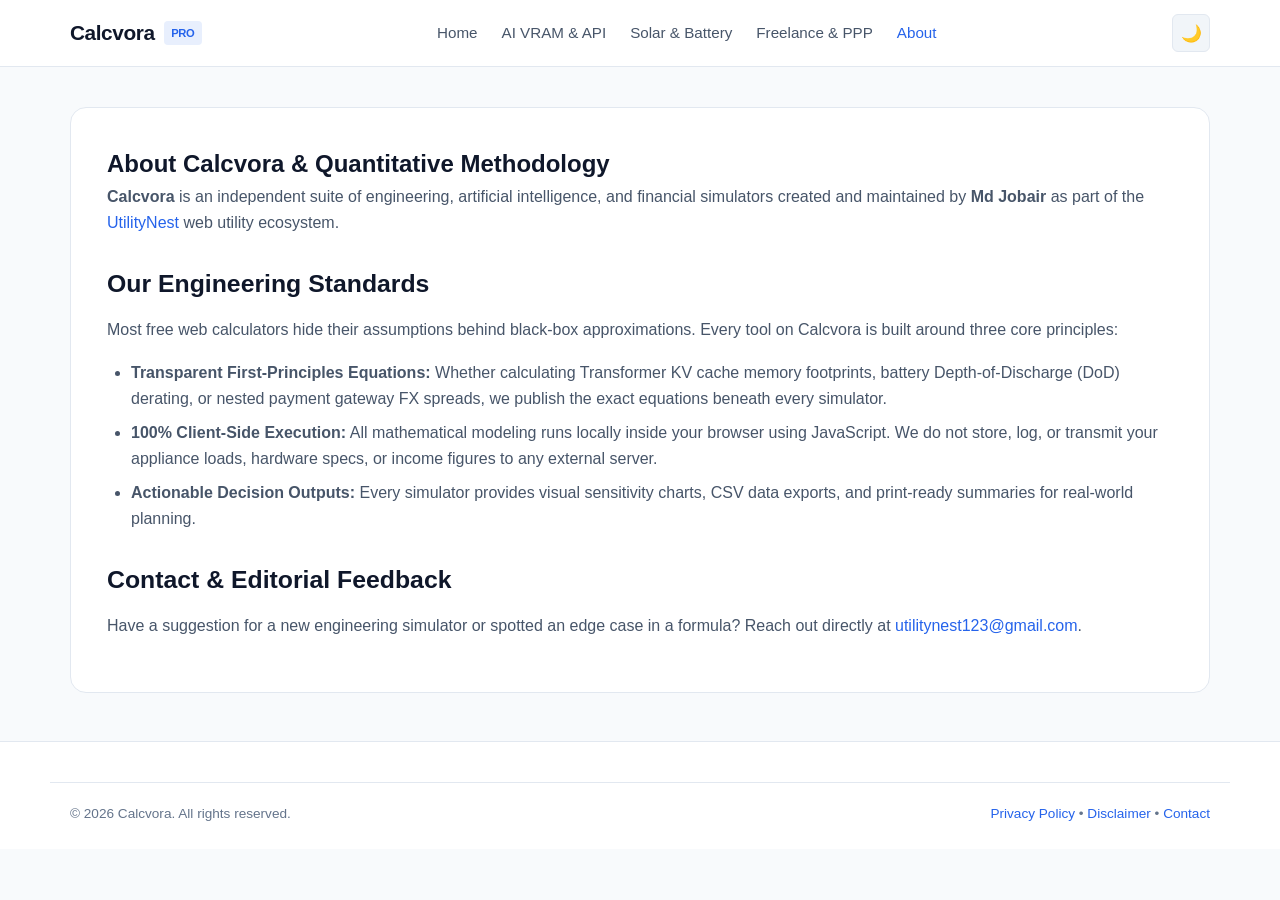
==== about/index.html @ 1ffbadb2 "Create About page with methodology details This HTML file provides information about Calcvora's engi" ====
<!DOCTYPE html>
<html lang="en">
<head>
  <meta charset="UTF-8" />
  <meta name="viewport" content="width=device-width, initial-scale=1.0" />
  <title>About & Methodology — Calcvora</title>
  <meta name="description" content="Learn about Calcvora's quantitative engineering standards, client-side privacy architecture, and creator Md Jobair." />
  <link rel="canonical" href="https://utilitynest123.github.io/calcvora/about/" />
  <link rel="icon" href="data:image/svg+xml,<svg xmlns='http://www.w3.org/2000/svg' viewBox='0 0 100 100'><rect width='100' height='100' rx='20' fill='%232563eb'/><text x='50' y='68' font-size='56' font-family='Arial' font-weight='bold' fill='white' text-anchor='middle'>C</text></svg>" />
  <link rel="stylesheet" href="../assets/css/style.css" />
</head>
<body>
  <header class="site-header">
    <div class="container nav-wrapper">
      <a href="../" class="brand-logo">Calcvora <span class="brand-badge">PRO</span></a>
      <ul class="nav-links" id="nav-links">
        <li><a href="../">Home</a></li>
        <li><a href="../ai-vram-calculator/">AI VRAM & API</a></li>
        <li><a href="../solar-battery-sizing/">Solar & Battery</a></li>
        <li><a href="../freelance-net-income/">Freelance & PPP</a></li>
        <li><a href="./" class="active">About</a></li>
      </ul>
      <div class="nav-actions">
        <button class="icon-btn" id="theme-toggle" title="Toggle theme">🌙</button>
        <button class="icon-btn mobile-toggle" id="mobile-menu-btn">☰</button>
      </div>
    </div>
  </header>

  <main class="container">
    <article class="guide-article">
      <h1>About Calcvora & Quantitative Methodology</h1>
      <p><strong>Calcvora</strong> is an independent suite of engineering, artificial intelligence, and financial simulators created and maintained by <strong>Md Jobair</strong> as part of the <a href="https://utilitynest123.github.io/">UtilityNest</a> web utility ecosystem.</p>

      <h2>Our Engineering Standards</h2>
      <p>Most free web calculators hide their assumptions behind black-box approximations. Every tool on Calcvora is built around three core principles:</p>
      <ul>
        <li><strong>Transparent First-Principles Equations:</strong> Whether calculating Transformer KV cache memory footprints, battery Depth-of-Discharge (DoD) derating, or nested payment gateway FX spreads, we publish the exact equations beneath every simulator.</li>
        <li><strong>100% Client-Side Execution:</strong> All mathematical modeling runs locally inside your browser using JavaScript. We do not store, log, or transmit your appliance loads, hardware specs, or income figures to any external server.</li>
        <li><strong>Actionable Decision Outputs:</strong> Every simulator provides visual sensitivity charts, CSV data exports, and print-ready summaries for real-world planning.</li>
      </ul>

      <h2>Contact & Editorial Feedback</h2>
      <p>Have a suggestion for a new engineering simulator or spotted an edge case in a formula? Reach out directly at <a href="mailto:utilitynest123@gmail.com">utilitynest123@gmail.com</a>.</p>
    </article>
  </main>

  <footer class="site-footer">
    <div class="container footer-bottom">
      <span>© 2026 Calcvora. All rights reserved.</span>
      <span><a href="../privacy-policy/">Privacy Policy</a> • <a href="../disclaimer/">Disclaimer</a> • <a href="../contact/">Contact</a></span>
    </div>
  </footer>
  <script src="../assets/js/main.js"></script>
</body>
</html>
---- assets/css/style.css ----
/* ==========================================================================
   Calcvora Design System - High-RPM Quantitative & Engineering Suite
   ========================================================================== */
:root {
  --bg-body: #f8fafc;
  --bg-surface: #ffffff;
  --bg-surface-alt: #f1f5f9;
  --text-primary: #0f172a;
  --text-secondary: #475569;
  --text-muted: #64748b;
  --border-color: #e2e8f0;
  --primary: #2563eb;
  --primary-hover: #1d4ed8;
  --primary-soft: rgba(37, 99, 235, 0.1);
  --success: #059669;
  --success-soft: rgba(5, 150, 105, 0.12);
  --warning: #d97706;
  --warning-soft: rgba(217, 119, 6, 0.12);
  --danger: #dc2626;
  --danger-soft: rgba(220, 38, 38, 0.12);
  --shadow-sm: 0 1px 2px rgba(15, 23, 42, 0.05);
  --shadow-md: 0 4px 12px rgba(15, 23, 42, 0.08);
  --radius-sm: 6px;
  --radius-md: 10px;
  --radius-lg: 16px;
  --font-sans: 'Inter', -apple-system, BlinkMacSystemFont, 'Segoe UI', Roboto, sans-serif;
  --font-mono: 'JetBrains Mono', 'Fira Code', ui-monospace, SFMono-Regular, monospace;
  --container-max: 1180px;
}

[data-theme="dark"] {
  --bg-body: #090d16;
  --bg-surface: #111827;
  --bg-surface-alt: #1e293b;
  --text-primary: #f8fafc;
  --text-secondary: #cbd5e1;
  --text-muted: #94a3b8;
  --border-color: #1e293b;
  --primary: #3b82f6;
  --primary-hover: #60a5fa;
  --primary-soft: rgba(59, 130, 246, 0.15);
  --success: #10b981;
  --success-soft: rgba(16, 185, 129, 0.15);
  --warning: #f59e0b;
  --warning-soft: rgba(245, 158, 11, 0.15);
  --danger: #ef4444;
  --danger-soft: rgba(239, 68, 68, 0.15);
  --shadow-sm: 0 1px 3px rgba(0, 0, 0, 0.4);
  --shadow-md: 0 6px 16px rgba(0, 0, 0, 0.5);
}

*, *::before, *::after {
  box-sizing: border-box;
  margin: 0;
  padding: 0;
}

html {
  scroll-behavior: smooth;
  font-size: 16px;
}

body {
  font-family: var(--font-sans);
  background-color: var(--bg-body);
  color: var(--text-primary);
  line-height: 1.65;
  transition: background-color 0.2s ease, color 0.2s ease;
  -webkit-font-smoothing: antialiased;
}

a {
  color: var(--primary);
  text-decoration: none;
  transition: color 0.15s ease;
}

a:hover {
  color: var(--primary-hover);
}

.container {
  width: 100%;
  max-width: var(--container-max);
  margin: 0 auto;
  padding: 0 1.25rem;
}

/* Header & Navigation */
.site-header {
  position: sticky;
  top: 0;
  z-index: 100;
  background: var(--bg-surface);
  border-bottom: 1px solid var(--border-color);
  backdrop-filter: blur(10px);
}

.nav-wrapper {
  display: flex;
  align-items: center;
  justify-content: space-between;
  height: 66px;
}

.brand-logo {
  display: flex;
  align-items: center;
  gap: 0.6rem;
  font-size: 1.3rem;
  font-weight: 800;
  color: var(--text-primary);
  letter-spacing: -0.02em;
}

.brand-badge {
  font-size: 0.7rem;
  font-weight: 700;
  text-transform: uppercase;
  padding: 0.15rem 0.45rem;
  border-radius: 4px;
  background: var(--primary-soft);
  color: var(--primary);
}

.nav-links {
  display: flex;
  align-items: center;
  gap: 1.5rem;
  list-style: none;
}

.nav-links a {
  color: var(--text-secondary);
  font-weight: 500;
  font-size: 0.95rem;
}

.nav-links a:hover, .nav-links a.active {
  color: var(--primary);
}

.nav-actions {
  display: flex;
  align-items: center;
  gap: 0.75rem;
}

.icon-btn {
  display: inline-flex;
  align-items: center;
  justify-content: center;
  width: 38px;
  height: 38px;
  border-radius: var(--radius-sm);
  border: 1px solid var(--border-color);
  background: var(--bg-surface-alt);
  color: var(--text-primary);
  cursor: pointer;
  font-size: 1.05rem;
  transition: all 0.15s ease;
}

.icon-btn:hover {
  border-color: var(--primary);
  color: var(--primary);
}

.mobile-toggle {
  display: none;
}

/* CLS-Safe AdSense Slots */
.ad-slot {
  width: 100%;
  margin: 1.5rem auto;
  background: var(--bg-surface-alt);
  border: 1px dashed var(--border-color);
  border-radius: var(--radius-sm);
  display: flex;
  align-items: center;
  justify-content: center;
  overflow: hidden;
  position: relative;
}

.ad-slot::before {
  content: "Advertisement";
  font-size: 0.68rem;
  text-transform: uppercase;
  letter-spacing: 0.08em;
  color: var(--text-muted);
  position: absolute;
  top: 4px;
  right: 8px;
  pointer-events: none;
}

.ad-leaderboard {
  min-height: 90px;
}

.ad-rectangle {
  min-height: 250px;
}

/* Hero Section */
.hero {
  padding: 3.5rem 0 2.5rem;
  text-align: center;
}

.hero-pill {
  display: inline-block;
  padding: 0.35rem 0.9rem;
  border-radius: 999px;
  background: var(--primary-soft);
  color: var(--primary);
  font-size: 0.82rem;
  font-weight: 600;
  margin-bottom: 1rem;
}

.hero h1 {
  font-size: clamp(2rem, 4vw, 3rem);
  font-weight: 800;
  line-height: 1.18;
  letter-spacing: -0.03em;
  margin-bottom: 1rem;
}

.hero p {
  max-width: 680px;
  margin: 0 auto 1.75rem;
  color: var(--text-secondary);
  font-size: 1.1rem;
}

/* Grid & Cards */
.tools-grid {
  display: grid;
  grid-template-columns: repeat(auto-fit, minmax(320px, 1fr));
  gap: 1.5rem;
  margin: 2rem 0;
}

.card {
  background: var(--bg-surface);
  border: 1px solid var(--border-color);
  border-radius: var(--radius-lg);
  padding: 1.75rem;
  box-shadow: var(--shadow-sm);
  transition: transform 0.2s ease, box-shadow 0.2s ease, border-color 0.2s ease;
  display: flex;
  flex-direction: column;
}

.tool-card:hover {
  transform: translateY(-4px);
  box-shadow: var(--shadow-md);
  border-color: var(--primary);
}

.card-tag {
  display: inline-block;
  align-self: flex-start;
  font-size: 0.75rem;
  font-weight: 700;
  text-transform: uppercase;
  padding: 0.25rem 0.65rem;
  border-radius: 6px;
  background: var(--primary-soft);
  color: var(--primary);
  margin-bottom: 1rem;
}

.tool-card h2 {
  font-size: 1.3rem;
  margin-bottom: 0.65rem;
  line-height: 1.35;
}

.tool-card p {
  color: var(--text-secondary);
  font-size: 0.95rem;
  margin-bottom: 1.25rem;
  flex-grow: 1;
}

.feature-list {
  list-style: none;
  margin-bottom: 1.5rem;
  font-size: 0.88rem;
  color: var(--text-muted);
}

.feature-list li {
  padding: 0.25rem 0;
  display: flex;
  align-items: center;
  gap: 0.5rem;
}

.feature-list li::before {
  content: "✓";
  color: var(--success);
  font-weight: 700;
}

/* Buttons */
.btn {
  display: inline-flex;
  align-items: center;
  justify-content: center;
  gap: 0.5rem;
  padding: 0.7rem 1.25rem;
  border-radius: var(--radius-sm);
  font-weight: 600;
  font-size: 0.92rem;
  cursor: pointer;
  border: 1px solid transparent;
  transition: all 0.15s ease;
}

.btn-primary {
  background: var(--primary);
  color: #ffffff;
}

.btn-primary:hover {
  background: var(--primary-hover);
  color: #ffffff;
}

.btn-outline {
  background: var(--bg-surface);
  border-color: var(--border-color);
  color: var(--text-primary);
}

.btn-outline:hover {
  border-color: var(--primary);
  color: var(--primary);
}

.btn-sm {
  padding: 0.45rem 0.85rem;
  font-size: 0.84rem;
}

.btn-danger {
  background: var(--danger-soft);
  color: var(--danger);
}

.btn-danger:hover {
  background: var(--danger);
  color: #fff;
}

/* Workbench Layout for Calculators */
.breadcrumb {
  display: flex;
  flex-wrap: wrap;
  gap: 0.5rem;
  font-size: 0.85rem;
  color: var(--text-muted);
  margin: 1.25rem 0 0.75rem;
}

.tool-header {
  margin-bottom: 1.5rem;
}

.tool-header h1 {
  font-size: clamp(1.65rem, 3vw, 2.25rem);
  font-weight: 800;
  margin-bottom: 0.4rem;
}

.tool-header p {
  color: var(--text-secondary);
}

.workbench-grid {
  display: grid;
  grid-template-columns: 1.05fr 0.95fr;
  gap: 1.5rem;
  align-items: start;
}

/* Tabs */
.tabs-nav {
  display: flex;
  gap: 0.5rem;
  border-bottom: 1px solid var(--border-color);
  margin-bottom: 1.5rem;
  overflow-x: auto;
}

.tab-btn {
  padding: 0.75rem 1.25rem;
  background: transparent;
  border: none;
  border-bottom: 2px solid transparent;
  color: var(--text-secondary);
  font-weight: 600;
  font-size: 0.95rem;
  cursor: pointer;
  white-space: nowrap;
}

.tab-btn.active {
  color: var(--primary);
  border-bottom-color: var(--primary);
}

.tab-panel {
  display: none;
}

.tab-panel.active {
  display: block;
}

/* Forms & Inputs */
.form-grid {
  display: grid;
  grid-template-columns: repeat(auto-fit, minmax(200px, 1fr));
  gap: 1rem;
  margin-bottom: 1.1rem;
}

.form-group {
  display: flex;
  flex-direction: column;
  gap: 0.35rem;
  margin-bottom: 1rem;
}

.form-group label {
  font-size: 0.86rem;
  font-weight: 600;
  color: var(--text-secondary);
  display: flex;
  justify-content: space-between;
}

input[type="number"],
input[type="text"],
input[type="email"],
select,
textarea {
  width: 100%;
  padding: 0.62rem 0.85rem;
  border-radius: var(--radius-sm);
  border: 1px solid var(--border-color);
  background: var(--bg-surface-alt);
  color: var(--text-primary);
  font-family: var(--font-sans);
  font-size: 0.95rem;
  transition: border-color 0.15s ease;
}

input:focus, select:focus, textarea:focus {
  outline: none;
  border-color: var(--primary);
}

input[type="range"] {
  width: 100%;
  accent-color: var(--primary);
  cursor: pointer;
}

.preset-row {
  display: flex;
  flex-wrap: wrap;
  gap: 0.45rem;
  margin-bottom: 1rem;
}

.preset-chip {
  padding: 0.3rem 0.65rem;
  font-size: 0.78rem;
  font-weight: 600;
  border-radius: 6px;
  border: 1px solid var(--border-color);
  background: var(--bg-surface-alt);
  color: var(--text-secondary);
  cursor: pointer;
}

.preset-chip:hover {
  border-color: var(--primary);
  color: var(--primary);
}

/* Metrics & Results */
.metrics-grid {
  display: grid;
  grid-template-columns: repeat(2, 1fr);
  gap: 0.9rem;
  margin-bottom: 1.25rem;
}

.metric-box {
  background: var(--bg-surface-alt);
  border: 1px solid var(--border-color);
  border-radius: var(--radius-md);
  padding: 1rem;
}

.metric-label {
  font-size: 0.78rem;
  font-weight: 600;
  text-transform: uppercase;
  color: var(--text-muted);
  margin-bottom: 0.25rem;
}

.metric-value {
  font-family: var(--font-mono);
  font-size: 1.35rem;
  font-weight: 700;
  color: var(--text-primary);
}

.metric-sub {
  font-size: 0.78rem;
  color: var(--text-secondary);
  margin-top: 0.2rem;
}

.status-banner {
  padding: 0.85rem 1rem;
  border-radius: var(--radius-sm);
  font-weight: 600;
  font-size: 0.92rem;
  margin-bottom: 1.25rem;
  display: flex;
  align-items: center;
  gap: 0.6rem;
}

.status-ok {
  background: var(--success-soft);
  color: var(--success);
  border: 1px solid var(--success);
}

.status-warn {
  background: var(--warning-soft);
  color: var(--warning);
  border: 1px solid var(--warning);
}

.status-danger {
  background: var(--danger-soft);
  color: var(--danger);
  border: 1px solid var(--danger);
}

.chart-container {
  position: relative;
  width: 100%;
  height: 260px;
  margin: 1rem 0;
}

.action-bar {
  display: flex;
  flex-wrap: wrap;
  gap: 0.65rem;
  margin-top: 1.25rem;
  padding-top: 1rem;
  border-top: 1px solid var(--border-color);
}

/* Tables */
.table-wrap {
  width: 100%;
  overflow-x: auto;
  margin: 1rem 0;
}

table {
  width: 100%;
  border-collapse: collapse;
  font-size: 0.9rem;
}

th, td {
  padding: 0.7rem 0.85rem;
  text-align: left;
  border-bottom: 1px solid var(--border-color);
}

th {
  background: var(--bg-surface-alt);
  font-weight: 700;
  color: var(--text-secondary);
}

.mono {
  font-family: var(--font-mono);
}

/* Long-Form SEO & Engineering Guide Article */
.guide-article {
  background: var(--bg-surface);
  border: 1px solid var(--border-color);
  border-radius: var(--radius-lg);
  padding: 2.25rem;
  margin: 2.5rem 0;
}

.guide-article h2 {
  font-size: 1.55rem;
  margin: 1.75rem 0 0.75rem;
  color: var(--text-primary);
}

.guide-article h2:first-child {
  margin-top: 0;
}

.guide-article h3 {
  font-size: 1.18rem;
  margin: 1.35rem 0 0.5rem;
}

.guide-article p {
  color: var(--text-secondary);
  margin-bottom: 1rem;
}

.guide-article ul, .guide-article ol {
  margin: 0 0 1.25rem 1.5rem;
  color: var(--text-secondary);
}

.guide-article li {
  margin-bottom: 0.45rem;
}

.formula-box {
  background: var(--bg-surface-alt);
  border-left: 4px solid var(--primary);
  padding: 1rem 1.25rem;
  border-radius: 0 var(--radius-sm) var(--radius-sm) 0;
  font-family: var(--font-mono);
  font-size: 0.9rem;
  margin: 1rem 0 1.25rem;
  overflow-x: auto;
}

.faq-item {
  border-bottom: 1px solid var(--border-color);
  padding: 1rem 0;
}

.faq-item:last-child {
  border-bottom: none;
}

.faq-item h3 {
  margin: 0 0 0.4rem;
  font-size: 1.05rem;
}

/* Toast Notification */
.toast {
  position: fixed;
  bottom: 24px;
  right: 24px;
  background: var(--text-primary);
  color: var(--bg-surface);
  padding: 0.75rem 1.25rem;
  border-radius: var(--radius-sm);
  font-size: 0.9rem;
  font-weight: 600;
  box-shadow: var(--shadow-md);
  opacity: 0;
  transform: translateY(15px);
  pointer-events: none;
  transition: all 0.25s ease;
  z-index: 999;
}

.toast.show {
  opacity: 1;
  transform: translateY(0);
}

/* Footer */
.site-footer {
  background: var(--bg-surface);
  border-top: 1px solid var(--border-color);
  padding: 2.5rem 0 1.5rem;
  margin-top: 3rem;
}

.footer-grid {
  display: grid;
  grid-template-columns: 1.5fr 1fr 1fr;
  gap: 2rem;
  margin-bottom: 2rem;
}

.footer-grid h4 {
  font-size: 0.95rem;
  margin-bottom: 0.75rem;
}

.footer-links {
  list-style: none;
}

.footer-links li {
  margin-bottom: 0.45rem;
  font-size: 0.9rem;
}

.footer-links a {
  color: var(--text-secondary);
}

.footer-bottom {
  border-top: 1px solid var(--border-color);
  padding-top: 1.25rem;
  display: flex;
  flex-wrap: wrap;
  justify-content: space-between;
  gap: 1rem;
  font-size: 0.85rem;
  color: var(--text-muted);
}

/* Responsive */
@media (max-width: 900px) {
  .workbench-grid {
    grid-template-columns: 1fr;
  }
  .footer-grid {
    grid-template-columns: 1fr;
  }
}

@media (max-width: 768px) {
  .mobile-toggle {
    display: inline-flex;
  }
  .nav-links {
    display: none;
    position: absolute;
    top: 66px;
    left: 0;
    right: 0;
    background: var(--bg-surface);
    flex-direction: column;
    padding: 1.25rem;
    border-bottom: 1px solid var(--border-color);
    gap: 1rem;
  }
  .nav-links.open {
    display: flex;
  }
  .metrics-grid {
    grid-template-columns: 1fr;
  }
}

@media print {
  .site-header, .site-footer, .ad-slot, .action-bar, .tabs-nav {
    display: none !important;
  }
  body {
    background: #ffffff;
    color: #000000;
  }
  .card, .guide-article {
    border: none;
    box-shadow: none;
    padding: 0;
  }
}
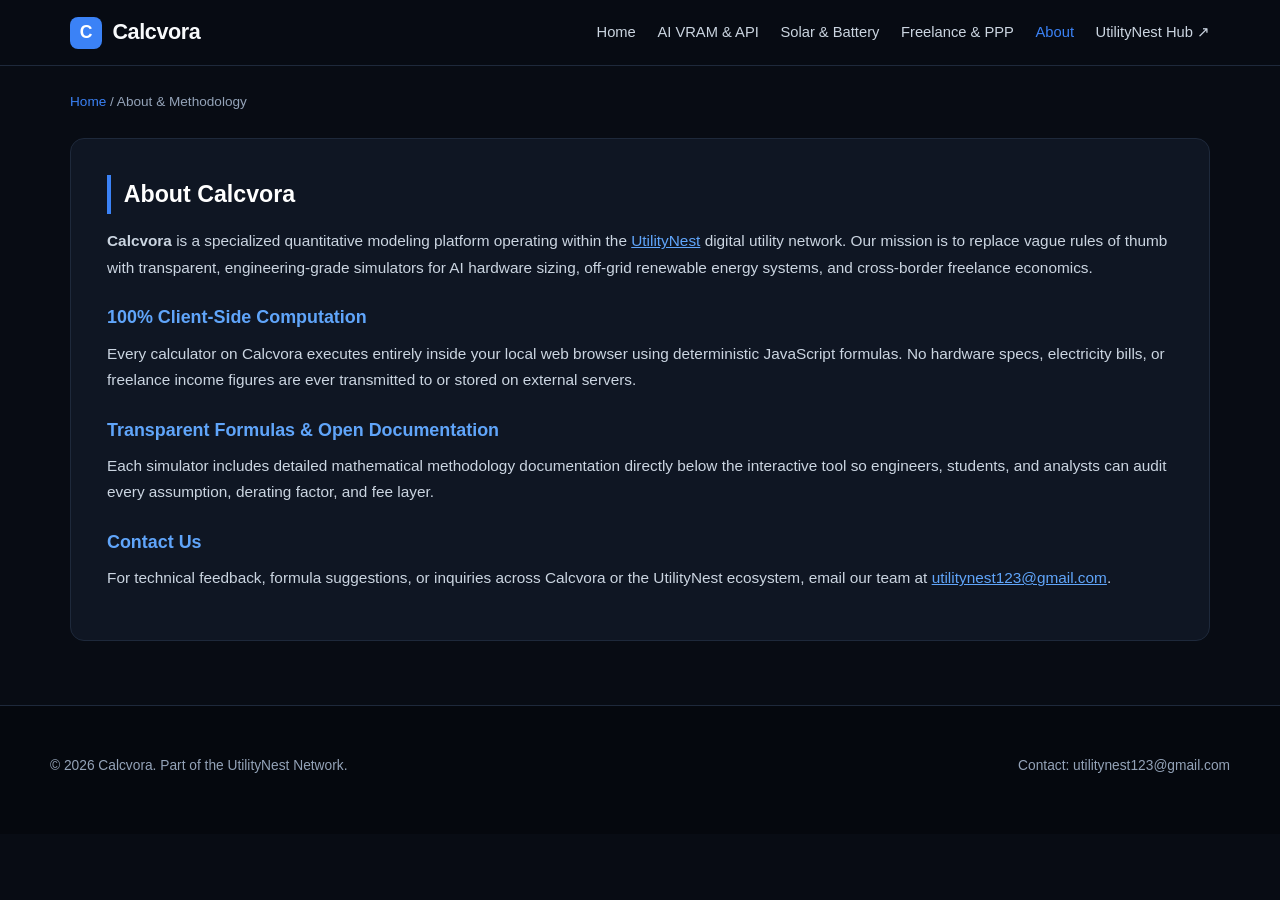
==== commit 917d9f97: "Add About page with content and navigation This file contains the HTML structure for the About page," ====
--- a/about/index.html
+++ b/about/index.html
@@ -4,53 +4,50 @@
   <meta charset="UTF-8" />
   <meta name="viewport" content="width=device-width, initial-scale=1.0" />
   <title>About & Methodology — Calcvora</title>
-  <meta name="description" content="Learn about Calcvora's quantitative engineering standards, client-side privacy architecture, and creator Md Jobair." />
+  <meta name="description" content="Learn about Calcvora's engineering standards, client-side privacy architecture, and quantitative calculation methodologies." />
+  <meta name="robots" content="index, follow" />
   <link rel="canonical" href="https://utilitynest123.github.io/calcvora/about/" />
-  <link rel="icon" href="data:image/svg+xml,<svg xmlns='http://www.w3.org/2000/svg' viewBox='0 0 100 100'><rect width='100' height='100' rx='20' fill='%232563eb'/><text x='50' y='68' font-size='56' font-family='Arial' font-weight='bold' fill='white' text-anchor='middle'>C</text></svg>" />
-  <link rel="stylesheet" href="../assets/css/style.css" />
+  <link rel="icon" type="image/svg+xml" href="data:image/svg+xml,<svg xmlns='http://www.w3.org/2000/svg' viewBox='0 0 64 64'><rect width='64' height='64' rx='14' fill='%232563eb'/><text x='50%25' y='54%25' dominant-baseline='middle' text-anchor='middle' font-family='system-ui,sans-serif' font-weight='800' font-size='38' fill='white'>C</text></svg>" />
+  <link rel="stylesheet" href="../assets/style.css" />
 </head>
 <body>
-  <header class="site-header">
-    <div class="container nav-wrapper">
-      <a href="../" class="brand-logo">Calcvora <span class="brand-badge">PRO</span></a>
-      <ul class="nav-links" id="nav-links">
-        <li><a href="../">Home</a></li>
-        <li><a href="../ai-vram-calculator/">AI VRAM & API</a></li>
-        <li><a href="../solar-battery-sizing/">Solar & Battery</a></li>
-        <li><a href="../freelance-net-income/">Freelance & PPP</a></li>
-        <li><a href="./" class="active">About</a></li>
-      </ul>
-      <div class="nav-actions">
-        <button class="icon-btn" id="theme-toggle" title="Toggle theme">🌙</button>
-        <button class="icon-btn mobile-toggle" id="mobile-menu-btn">☰</button>
-      </div>
+  <header>
+    <div class="nav-wrap">
+      <a href="../" class="brand"><span class="brand-badge">C</span><span>Calcvora</span></a>
+      <button class="menu-btn" onclick="document.getElementById('nav').classList.toggle('open')">&#9776; Menu</button>
+      <nav class="nav-links" id="nav">
+        <a href="../">Home</a>
+        <a href="../ai-vram-calculator/">AI VRAM &amp; API</a>
+        <a href="../solar-battery-sizing/">Solar &amp; Battery</a>
+        <a href="../freelance-net-income/">Freelance &amp; PPP</a>
+        <a href="./" class="active">About</a>
+        <a href="https://utilitynest123.github.io/">UtilityNest Hub &nearr;</a>
+      </nav>
     </div>
   </header>
 
   <main class="container">
-    <article class="guide-article">
-      <h1>About Calcvora & Quantitative Methodology</h1>
-      <p><strong>Calcvora</strong> is an independent suite of engineering, artificial intelligence, and financial simulators created and maintained by <strong>Md Jobair</strong> as part of the <a href="https://utilitynest123.github.io/">UtilityNest</a> web utility ecosystem.</p>
+    <div class="breadcrumb"><a href="../">Home</a> / About &amp; Methodology</div>
+    <article class="doc-section" style="margin-top:1.5rem;">
+      <h2>About Calcvora</h2>
+      <p><strong>Calcvora</strong> is a specialized quantitative modeling platform operating within the <a href="https://utilitynest123.github.io/" style="color:#60a5fa;text-decoration:underline;">UtilityNest</a> digital utility network. Our mission is to replace vague rules of thumb with transparent, engineering-grade simulators for AI hardware sizing, off-grid renewable energy systems, and cross-border freelance economics.</p>
 
-      <h2>Our Engineering Standards</h2>
-      <p>Most free web calculators hide their assumptions behind black-box approximations. Every tool on Calcvora is built around three core principles:</p>
-      <ul>
-        <li><strong>Transparent First-Principles Equations:</strong> Whether calculating Transformer KV cache memory footprints, battery Depth-of-Discharge (DoD) derating, or nested payment gateway FX spreads, we publish the exact equations beneath every simulator.</li>
-        <li><strong>100% Client-Side Execution:</strong> All mathematical modeling runs locally inside your browser using JavaScript. We do not store, log, or transmit your appliance loads, hardware specs, or income figures to any external server.</li>
-        <li><strong>Actionable Decision Outputs:</strong> Every simulator provides visual sensitivity charts, CSV data exports, and print-ready summaries for real-world planning.</li>
-      </ul>
+      <h3>100% Client-Side Computation</h3>
+      <p>Every calculator on Calcvora executes entirely inside your local web browser using deterministic JavaScript formulas. No hardware specs, electricity bills, or freelance income figures are ever transmitted to or stored on external servers.</p>
 
-      <h2>Contact & Editorial Feedback</h2>
-      <p>Have a suggestion for a new engineering simulator or spotted an edge case in a formula? Reach out directly at <a href="mailto:utilitynest123@gmail.com">utilitynest123@gmail.com</a>.</p>
+      <h3>Transparent Formulas &amp; Open Documentation</h3>
+      <p>Each simulator includes detailed mathematical methodology documentation directly below the interactive tool so engineers, students, and analysts can audit every assumption, derating factor, and fee layer.</p>
+
+      <h3>Contact Us</h3>
+      <p>For technical feedback, formula suggestions, or inquiries across Calcvora or the UtilityNest ecosystem, email our team at <a href="mailto:utilitynest123@gmail.com" style="color:#60a5fa;text-decoration:underline;">utilitynest123@gmail.com</a>.</p>
     </article>
   </main>
 
-  <footer class="site-footer">
-    <div class="container footer-bottom">
-      <span>© 2026 Calcvora. All rights reserved.</span>
-      <span><a href="../privacy-policy/">Privacy Policy</a> • <a href="../disclaimer/">Disclaimer</a> • <a href="../contact/">Contact</a></span>
+  <footer>
+    <div class="footer-bottom" style="max-width:1180px;margin:0 auto;padding-bottom:1.5rem;">
+      <span>&copy; 2026 Calcvora. Part of the UtilityNest Network.</span>
+      <span>Contact: utilitynest123@gmail.com</span>
     </div>
   </footer>
-  <script src="../assets/js/main.js"></script>
 </body>
 </html>
--- a/assets/style.css
+++ b/assets/style.css
@@ -0,0 +1,365 @@
+:root {
+  --bg-main: #080c14;
+  --bg-surface: #0f1623;
+  --bg-surface-2: #151e2f;
+  --border: #1e293b;
+  --border-hover: #3b82f6;
+  --primary: #3b82f6;
+  --primary-hover: #2563eb;
+  --primary-glow: rgba(59, 130, 246, 0.15);
+  --accent-green: #10b981;
+  --accent-amber: #f59e0b;
+  --accent-purple: #8b5cf6;
+  --text-main: #f8fafc;
+  --text-secondary: #cbd5e1;
+  --text-muted: #94a3b8;
+  --max-width: 1180px;
+}
+
+*, *::before, *::after { box-sizing: border-box; margin: 0; padding: 0; }
+html { scroll-behavior: smooth; font-size: 16px; }
+body {
+  font-family: -apple-system, BlinkMacSystemFont, "Segoe UI", Roboto, sans-serif;
+  background-color: var(--bg-main);
+  color: var(--text-main);
+  line-height: 1.7;
+  overflow-x: hidden;
+  -webkit-font-smoothing: antialiased;
+}
+a { color: inherit; text-decoration: none; }
+
+/* Header */
+header {
+  background: rgba(8, 12, 20, 0.95);
+  backdrop-filter: blur(10px);
+  border-bottom: 1px solid var(--border);
+  position: sticky;
+  top: 0;
+  z-index: 1000;
+}
+.nav-wrap {
+  max-width: var(--max-width);
+  margin: 0 auto;
+  padding: 0.9rem 1.25rem;
+  display: flex;
+  justify-content: space-between;
+  align-items: center;
+  flex-wrap: wrap;
+  gap: 1rem;
+}
+.brand {
+  display: flex;
+  align-items: center;
+  gap: 0.65rem;
+  font-size: 1.35rem;
+  font-weight: 800;
+  letter-spacing: -0.4px;
+}
+.brand-badge {
+  width: 32px;
+  height: 32px;
+  border-radius: 8px;
+  background: var(--primary);
+  color: #fff;
+  display: inline-flex;
+  align-items: center;
+  justify-content: center;
+  font-weight: 900;
+  font-size: 1.1rem;
+}
+.brand-sub {
+  font-size: 0.7rem;
+  background: var(--bg-surface-2);
+  border: 1px solid var(--border);
+  color: var(--text-muted);
+  padding: 0.15rem 0.5rem;
+  border-radius: 5px;
+  font-weight: 600;
+}
+.menu-btn {
+  display: none;
+  background: var(--bg-surface);
+  border: 1px solid var(--border);
+  color: var(--text-main);
+  padding: 0.45rem 0.8rem;
+  border-radius: 8px;
+  cursor: pointer;
+  font-weight: 600;
+}
+nav.nav-links {
+  display: flex;
+  align-items: center;
+  gap: 1.35rem;
+  flex-wrap: wrap;
+}
+nav.nav-links a {
+  font-size: 0.92rem;
+  font-weight: 500;
+  color: var(--text-secondary);
+  transition: color 0.2s;
+}
+nav.nav-links a:hover, nav.nav-links a.active { color: var(--primary); }
+
+/* Layout */
+.container { max-width: var(--max-width); margin: 0 auto; padding: 0 1.25rem; }
+.breadcrumb {
+  font-size: 0.85rem;
+  color: var(--text-muted);
+  margin: 1.5rem 0 0.75rem;
+}
+.breadcrumb a { color: var(--primary); }
+
+/* Hero */
+.hero {
+  text-align: center;
+  padding: clamp(2.8rem, 6vw, 4.5rem) 1rem 2.5rem;
+  max-width: 860px;
+  margin: 0 auto;
+}
+.pill {
+  display: inline-block;
+  background: var(--primary-glow);
+  color: #60a5fa;
+  border: 1px solid rgba(59, 130, 246, 0.35);
+  font-size: 0.8rem;
+  font-weight: 600;
+  padding: 0.3rem 0.9rem;
+  border-radius: 999px;
+  margin-bottom: 1.1rem;
+}
+.hero h1 {
+  font-size: clamp(1.9rem, 4.5vw, 2.85rem);
+  line-height: 1.2;
+  font-weight: 800;
+  margin-bottom: 1rem;
+}
+.hero p {
+  font-size: clamp(1rem, 2vw, 1.12rem);
+  color: var(--text-muted);
+  max-width: 720px;
+  margin: 0 auto;
+}
+
+/* Cards & Grids */
+.grid-3 {
+  display: grid;
+  grid-template-columns: repeat(3, 1fr);
+  gap: 1.5rem;
+  margin: 2rem 0 3.5rem;
+}
+.card {
+  background: var(--bg-surface);
+  border: 1px solid var(--border);
+  border-radius: 14px;
+  padding: 1.75rem;
+  display: flex;
+  flex-direction: column;
+  justify-content: space-between;
+  transition: border-color 0.25s, transform 0.2s;
+}
+.card:hover { border-color: var(--border-hover); transform: translateY(-3px); }
+.tag {
+  display: inline-block;
+  width: fit-content;
+  background: var(--primary-glow);
+  color: #60a5fa;
+  font-size: 0.74rem;
+  font-weight: 700;
+  padding: 0.2rem 0.6rem;
+  border-radius: 6px;
+  text-transform: uppercase;
+  margin-bottom: 0.8rem;
+}
+.card h2, .card h3 { font-size: 1.3rem; margin-bottom: 0.65rem; color: #fff; }
+.card p { color: var(--text-muted); font-size: 0.94rem; margin-bottom: 1.2rem; }
+.feature-list { list-style: none; margin-bottom: 1.5rem; font-size: 0.88rem; color: var(--text-secondary); }
+.feature-list li { padding: 0.35rem 0; border-bottom: 1px solid rgba(255,255,255,0.05); }
+.feature-list li::before { content: "✓ "; color: var(--accent-green); font-weight: bold; }
+
+.btn {
+  display: inline-flex;
+  align-items: center;
+  justify-content: center;
+  background: var(--primary);
+  color: #ffffff;
+  font-weight: 700;
+  font-size: 0.94rem;
+  padding: 0.72rem 1.3rem;
+  border-radius: 8px;
+  border: none;
+  cursor: pointer;
+  transition: background 0.2s;
+  text-align: center;
+}
+.btn:hover { background: var(--primary-hover); }
+.btn-secondary {
+  background: var(--bg-surface-2);
+  border: 1px solid var(--border);
+  color: var(--text-main);
+  font-weight: 600;
+  font-size: 0.88rem;
+  padding: 0.6rem 1rem;
+  border-radius: 8px;
+  cursor: pointer;
+}
+.btn-secondary:hover { border-color: var(--primary); }
+
+/* Simulator Workbench */
+.sim-header { margin: 1rem 0 2rem; }
+.sim-header h1 { font-size: clamp(1.65rem, 3.5vw, 2.3rem); margin-bottom: 0.5rem; }
+.sim-header p { color: var(--text-muted); max-width: 820px; }
+
+.sim-grid {
+  display: grid;
+  grid-template-columns: 1.15fr 1fr;
+  gap: 1.5rem;
+  margin-bottom: 3rem;
+}
+.panel {
+  background: var(--bg-surface);
+  border: 1px solid var(--border);
+  border-radius: 14px;
+  padding: 1.5rem;
+}
+.panel h2 { font-size: 1.15rem; margin-bottom: 1.1rem; color: #fff; border-bottom: 1px solid var(--border); padding-bottom: 0.65rem; }
+.form-row { display: grid; grid-template-columns: 1fr 1fr; gap: 1rem; margin-bottom: 1rem; }
+.form-group { margin-bottom: 1rem; }
+.form-group label {
+  display: block;
+  font-size: 0.84rem;
+  font-weight: 600;
+  color: var(--text-secondary);
+  margin-bottom: 0.4rem;
+}
+input, select, textarea {
+  width: 100%;
+  background: var(--bg-surface-2);
+  border: 1px solid var(--border);
+  color: var(--text-main);
+  padding: 0.65rem 0.85rem;
+  border-radius: 8px;
+  font-size: 0.94rem;
+}
+input:focus, select:focus, textarea:focus { outline: none; border-color: var(--primary); }
+
+.preset-bar { display: flex; flex-wrap: wrap; gap: 0.5rem; margin-bottom: 1.2rem; }
+.preset-chip {
+  background: var(--bg-surface-2);
+  border: 1px solid var(--border);
+  color: var(--text-secondary);
+  padding: 0.35rem 0.75rem;
+  border-radius: 6px;
+  font-size: 0.8rem;
+  cursor: pointer;
+}
+.preset-chip:hover { border-color: var(--primary); color: #fff; }
+
+.status-banner {
+  padding: 0.8rem 1rem;
+  border-radius: 8px;
+  font-size: 0.9rem;
+  font-weight: 600;
+  margin-bottom: 1.1rem;
+  background: rgba(16, 185, 129, 0.12);
+  border: 1px solid rgba(16, 185, 129, 0.35);
+  color: #34d399;
+}
+.status-banner.warn {
+  background: rgba(245, 158, 11, 0.12);
+  border-color: rgba(245, 158, 11, 0.35);
+  color: #fbbf24;
+}
+
+.kpi-grid { display: grid; grid-template-columns: 1fr 1fr; gap: 0.9rem; margin-bottom: 1.25rem; }
+.kpi-box {
+  background: var(--bg-surface-2);
+  border: 1px solid var(--border);
+  border-radius: 10px;
+  padding: 1rem;
+}
+.kpi-label { font-size: 0.74rem; text-transform: uppercase; letter-spacing: 0.5px; color: var(--text-muted); }
+.kpi-val { font-size: 1.45rem; font-weight: 800; color: #fff; margin: 0.2rem 0; }
+.kpi-sub { font-size: 0.8rem; color: var(--text-muted); }
+
+.bar-wrap { margin: 1.2rem 0; }
+.bar-track {
+  height: 22px;
+  background: var(--bg-surface-2);
+  border-radius: 6px;
+  overflow: hidden;
+  display: flex;
+  border: 1px solid var(--border);
+}
+.bar-seg { height: 100%; transition: width 0.3s ease; }
+.legend { display: flex; flex-wrap: wrap; gap: 1rem; font-size: 0.8rem; color: var(--text-muted); margin-top: 0.6rem; }
+.dot { display: inline-block; width: 10px; height: 10px; border-radius: 2px; margin-right: 4px; }
+
+.action-row { display: flex; flex-wrap: wrap; gap: 0.65rem; margin-top: 1.2rem; }
+
+/* Editorial & Methodology Sections */
+.doc-section {
+  background: var(--bg-surface);
+  border: 1px solid var(--border);
+  border-radius: 14px;
+  padding: clamp(1.5rem, 3vw, 2.25rem);
+  margin-bottom: 2.5rem;
+}
+.doc-section h2 { font-size: 1.45rem; margin-bottom: 0.9rem; color: #fff; border-left: 4px solid var(--primary); padding-left: 0.8rem; }
+.doc-section h3 { font-size: 1.12rem; color: #60a5fa; margin: 1.35rem 0 0.5rem; }
+.doc-section p, .doc-section li { color: var(--text-secondary); font-size: 0.96rem; margin-bottom: 0.8rem; }
+.doc-section ul { padding-left: 1.35rem; margin-bottom: 1rem; }
+.formula-box {
+  background: var(--bg-surface-2);
+  border: 1px solid var(--border);
+  border-radius: 8px;
+  padding: 0.9rem 1.1rem;
+  font-family: ui-monospace, SFMono-Regular, Menlo, monospace;
+  font-size: 0.88rem;
+  color: #93c5fd;
+  margin: 0.8rem 0 1.1rem;
+  overflow-x: auto;
+}
+
+/* Footer */
+footer {
+  background: #05080e;
+  border-top: 1px solid var(--border);
+  padding: 3rem 1.25rem 2rem;
+  margin-top: 4rem;
+}
+.footer-grid {
+  max-width: var(--max-width);
+  margin: 0 auto;
+  display: grid;
+  grid-template-columns: 2fr 1fr 1fr;
+  gap: 2rem;
+  padding-bottom: 2rem;
+  border-bottom: 1px solid var(--border);
+}
+.footer-grid p { color: var(--text-muted); font-size: 0.9rem; margin-top: 0.7rem; max-width: 380px; }
+.footer-col h4 { font-size: 0.98rem; margin-bottom: 0.85rem; color: #fff; }
+.footer-col ul { list-style: none; display: flex; flex-direction: column; gap: 0.5rem; }
+.footer-col a { color: var(--text-muted); font-size: 0.9rem; }
+.footer-col a:hover { color: var(--primary); }
+.footer-bottom {
+  max-width: var(--max-width);
+  margin: 1.5rem auto 0;
+  display: flex;
+  justify-content: space-between;
+  flex-wrap: wrap;
+  gap: 1rem;
+  font-size: 0.86rem;
+  color: var(--text-muted);
+}
+
+@media (max-width: 960px) {
+  .grid-3 { grid-template-columns: 1fr 1fr; }
+  .sim-grid { grid-template-columns: 1fr; }
+  .footer-grid { grid-template-columns: 1fr 1fr; }
+}
+@media (max-width: 720px) {
+  .menu-btn { display: block; }
+  nav.nav-links { display: none; width: 100%; flex-direction: column; align-items: flex-start; padding-top: 0.75rem; border-top: 1px solid var(--border); }
+  nav.nav-links.open { display: flex; }
+  .grid-3, .form-row, .kpi-grid, .footer-grid { grid-template-columns: 1fr; }
+}
